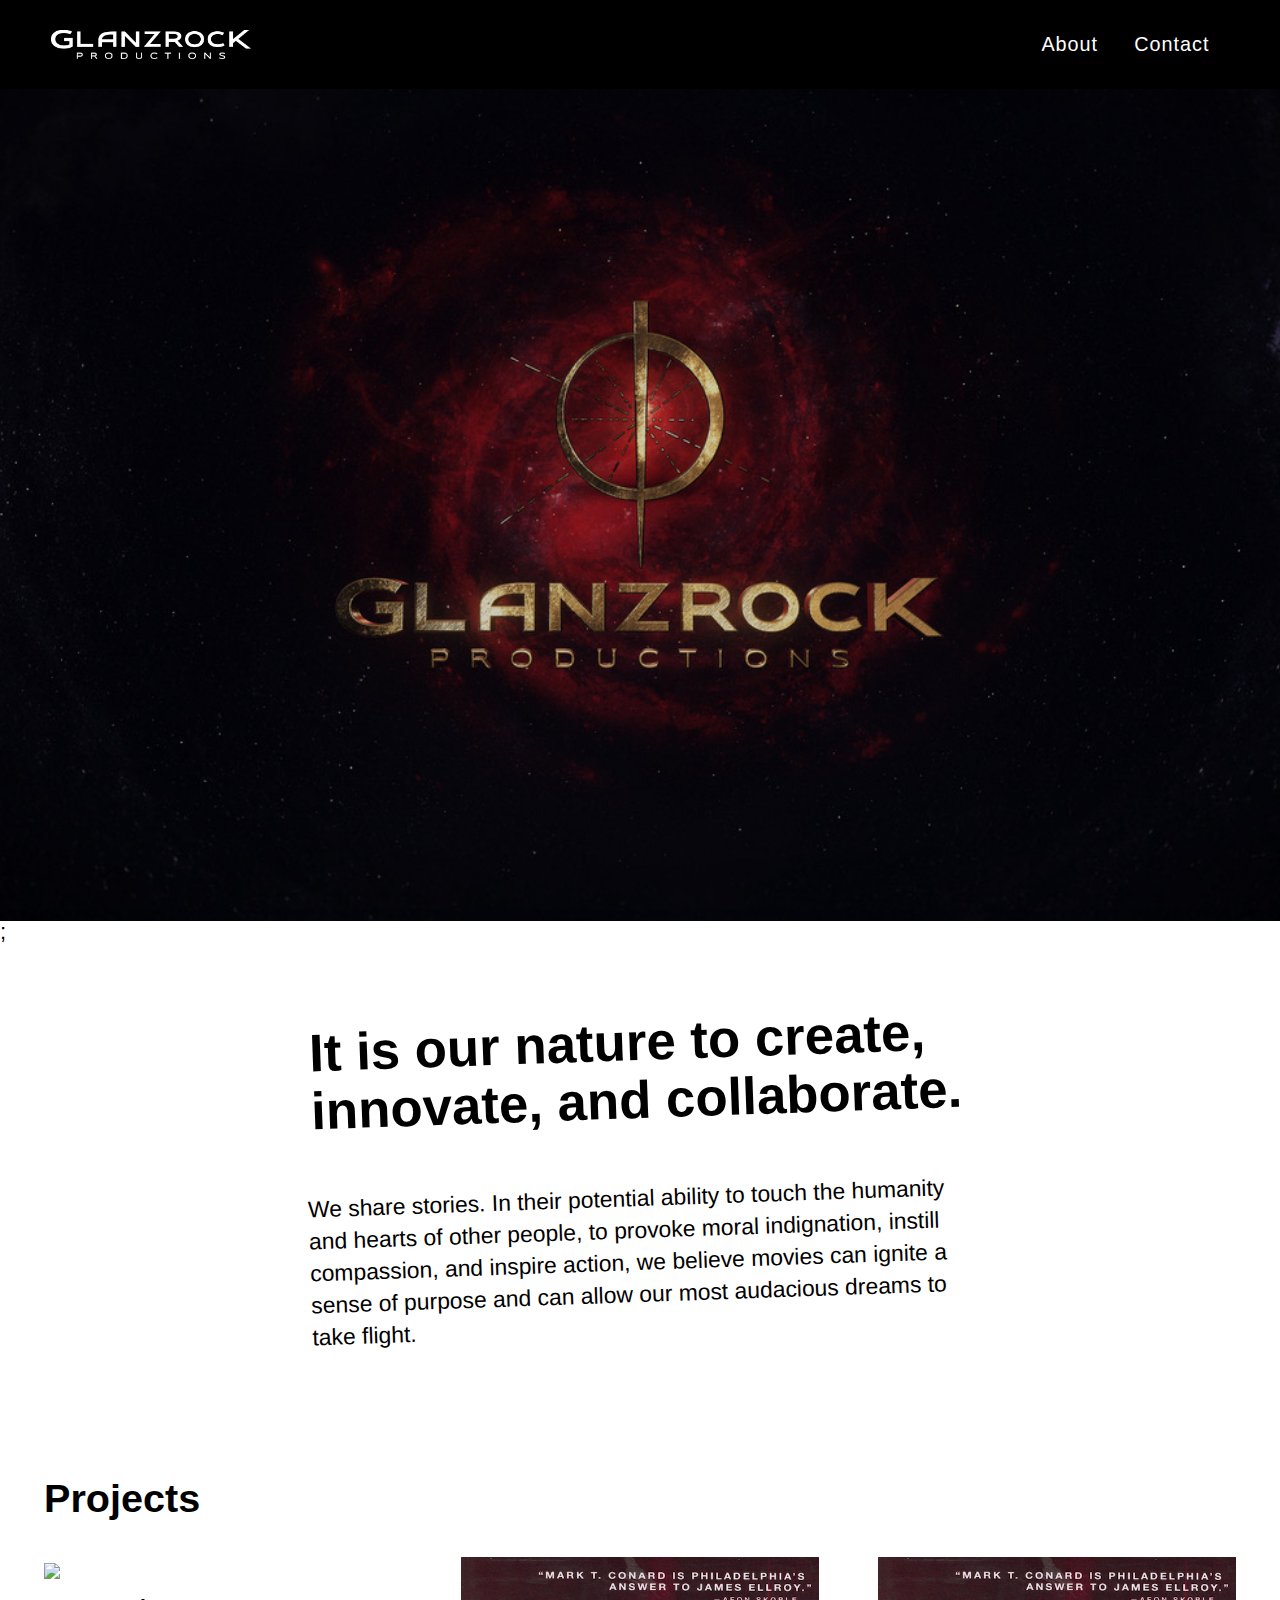
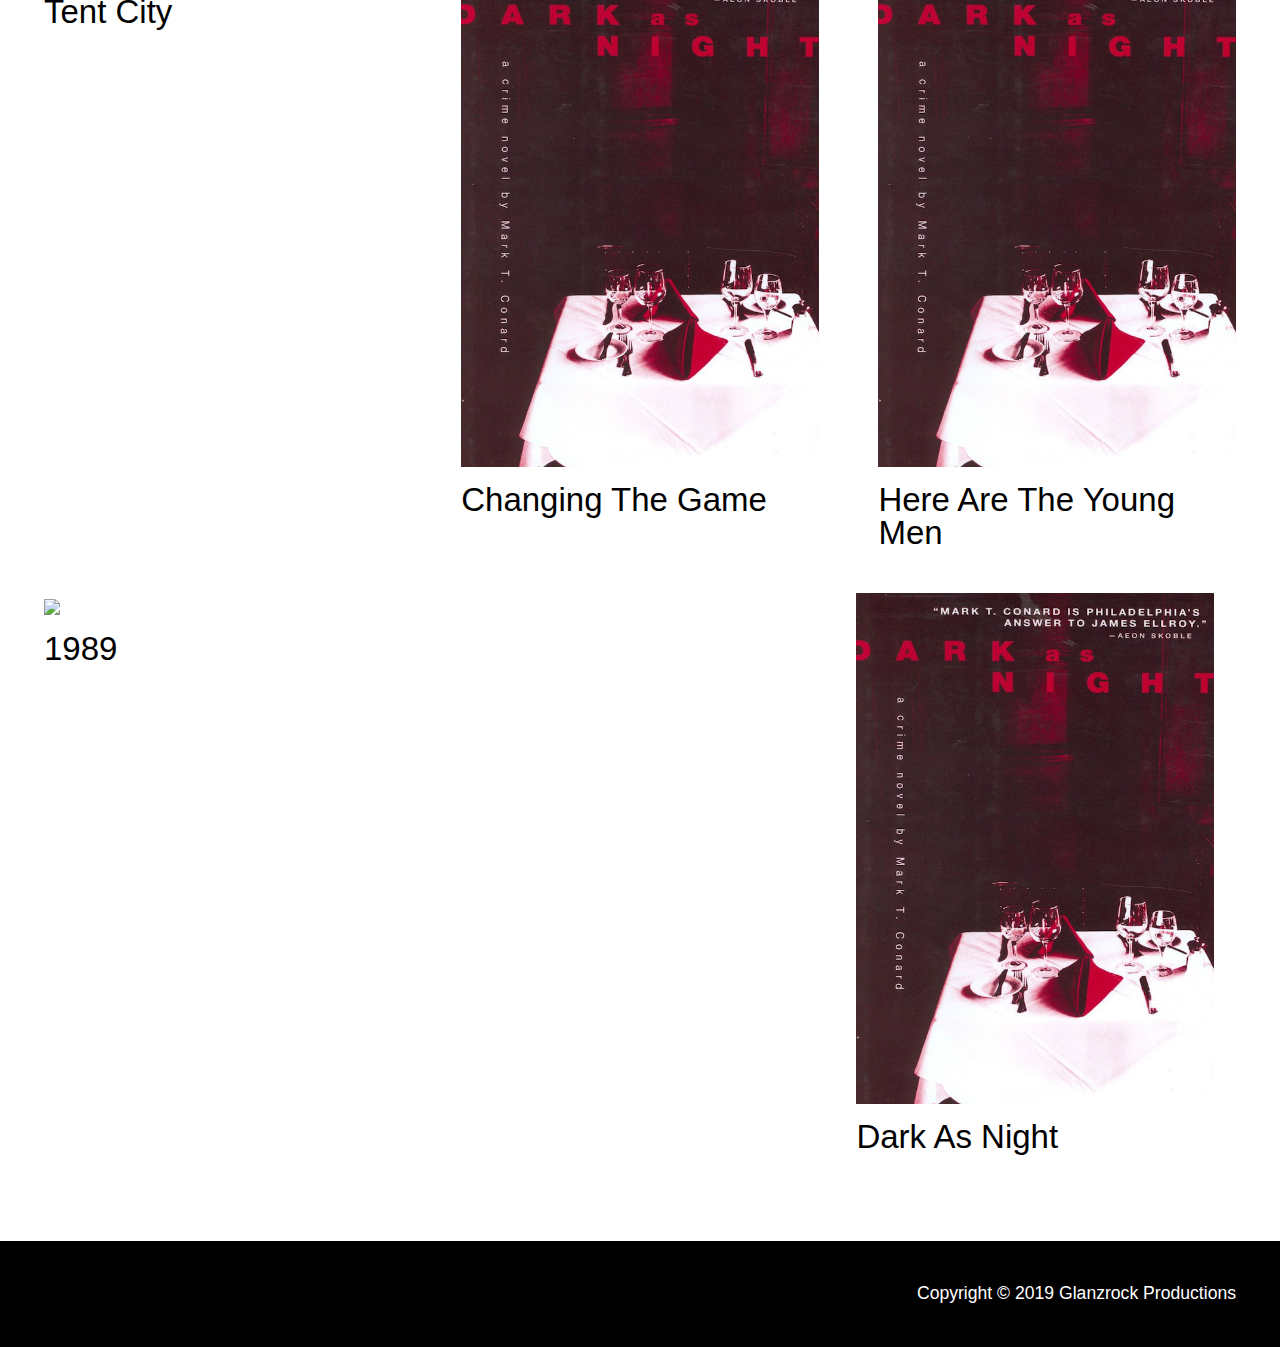
==== index.html @ c7325995 "front page changes" ====
<!doctype html>
<html class="no-js" lang="en">

<head>
  <meta charset="utf-8">
  <meta http-equiv="x-ua-compatible" content="ie=edge">
  <title>Glanzrock Productions</title>
  <meta name="description" content="">
  <meta name="viewport" content="width=device-width, initial-scale=1, shrink-to-fit=no">

  <link rel="manifest" href="site.webmanifest">
  <link rel="apple-touch-icon" href="icon.png">
  <!-- Place favicon.ico in the root directory -->

  <link rel="stylesheet" href="reset.css">
  <link rel="stylesheet" href="main.css">
  <!-- <link rel="stylesheet" href="css/debug.css"> -->
</head>

<body>
   
    <div class="sticky">
      <header>
        <a href="index.html">
          <img src="img/glanzrock-name-white.png">
        </a>
        <nav>
          <a href="about.html">About</a>
          <a href="contact.html">Contact</a>
          <!-- <a href="#projects">Projects</a> -->
          <!-- <a href="news.html">News</a> -->
        </nav>
        
      </header>
    </div>
      <div class="content">
          <div class="container">
              <img class="home-logo" src="img/glanzrock-3d.jpeg" alt="glanzrock logo">;
    
    <!-- <div class="flex">
      <div class="hero">
        <h2>It is our life to create, innovate, and collaborate.</h2>
        <p>We share stories. In their potential ability to touch the humanity and hearts of other people, to provoke moral indignation, instill compassion, and inspire action, we believe movies can ignite a sense of purpose and can allow our most audacious dreams to take flight.</p>

      </div> -->
    </div>
  
<section class="project" style="max-width: 800px; padding: 4em; margin: 0 auto;">
  <div class="flex">
      <div class="hero-2">
        <h2>It is our nature to create, innovate, and collaborate.</h2>
        <p>We share stories. In their potential ability to touch the humanity and hearts of other people, to provoke moral indignation, instill compassion, and inspire action, we believe movies can ignite a sense of purpose and can allow our most audacious dreams to take flight.</p>

      </div>

    </section>

<section id="projects" class="featured">
  <h2>Projects</h2>
  <div class="feature-grid">
    <figure class="item">
      <a href="tentcity.html">
        <img src="img/tentcity-poster.png">
        <figcaption class="item-caption">
          <p>Tent City</p>
        </figcaption>
      </a>
    </figure>
  
    <figure class="item">
        <a href="changingthegame.html">
          <img src="img/dark-as-night-book-cover.jpg">
          <figcaption class="item-caption">
            <p>Changing The Game</p>
          </figcaption>
        </a>
      </figure>
      <figure class="item">
        <a href="herearetheyoungmen.html">
          <img src="img/dark-as-night-book-cover.jpg">
          <figcaption class="item-caption">
            <p>Here Are The Young Men</p>
          </figcaption>
        </a>
      </figure>
      <figure class="item">
        <a href="1989.html">
          <img src="img/tentcity-poster.png">
          <figcaption class="item-caption">
            <p>1989</p>
          </figcaption>
        </a>
      </figure>
      <figure class="item">
        <a href="darkasnight.html">
          <img src="img/dark-as-night-book-cover.jpg">
          <figcaption class="item-caption">
            <p>Dark As Night</p>
          </figcaption>
        </a>
      </figure>
      
  </div>
</section>

</div>

<footer>
    <p>Copyright &copy; 2019 Glanzrock Productions</p>

</footer>

</body>


</html>
---- main.css ----
:root {
    box-sizing: border-box;
    font-size: calc(16px + 6 * ((100vw - 320px) / 680));
}

@media screen and (min-width: 320px) {
    :root {
      font-size: calc(16px + 6 * ((100vw - 320px) / 680));
    }
  }
  @media screen and (min-width: 1000px) {
    :root {
      font-size: 22px;
    }
  }

*,
::before,
::after {
    box-sizing: inherit;
}

html, body {
    height: 100%;
  }

  body {
    display: flex;
    flex-direction: column;
  }
  .content {
    flex: 1 0 auto;
  }
  .footer {
    flex-shrink: 0;
  }

body {
    font-family: sans-serif;
    color: #000;

}

img {
    width: 100%;
}

header img {
    width: 200px;
}

/* .container { */
    /* margin-top: -45px; */
    /* background-image: url("img/lost-places-1555076_1920.jpg"); */
    /* background:linear-gradient(rgba(0,0,0,0.4), rgba(0,0,0,0.4)), url("img/lost-places-1555076_1920.jpg");
    background-image: url("img/glanzrock-3d.jpeg"); */
    /* background-image: url("https://a468ba3fc2be117c5560-f9a6225d634730495a59b91d1543c5a4.ssl.cf5.rackcdn.com/GLORIABELL_Site-GIF.gif"); */
    /* background-image: url("https://a468ba3fc2be117c5560-f9a6225d634730495a59b91d1543c5a4.ssl.cf5.rackcdn.com/hereditary.jpg"); */
    /* background-image: url("https://a468ba3fc2be117c5560-f9a6225d634730495a59b91d1543c5a4.ssl.cf5.rackcdn.com/eg-16.9.jpg"); */
    /* background-position: center;
    background-size: cover;
    background-repeat: no-repeat;
    height: 95vh;
} */




.container img {
    margin-top: -50px;
    height: 98vh;
    object-fit: cover;
    object-position: center;
}

@media(max-width: 600px) {
    
    .container img {
        margin-top: -50px;
        height: 60vh;
        object-fit: cover;
        object-position: center;
    }
    }

.container {
    
}


/* .news {
    height:max-content;
    background-image: none;
} */

.about-hero {
    /* margin-top: -20px; */
    /* background-image: url("img/downtown-skyscrapers_4460x4460.jpg"); */
    background:linear-gradient(rgba(255,255,255,0), rgba(255,255,255,0)), url("img/downtown-skyscrapers_4460x4460.jpg");
    /* background-image: url("img/about-section.png"); */
    /* background-image: url("https://a468ba3fc2be117c5560-f9a6225d634730495a59b91d1543c5a4.ssl.cf5.rackcdn.com/hereditary.jpg"); */
    /* background-image: url("https://a468ba3fc2be117c5560-f9a6225d634730495a59b91d1543c5a4.ssl.cf5.rackcdn.com/eg-16.9.jpg"); */
    background-position: center;
    background-size: cover;
    background-repeat: no-repeat;
    height: 100vh;
    
}



.sticky {
    z-index: 5;
    position: sticky;
    top: 0px;
    background-color: black;
    /* background-image: url("https://www.transparenttextures.com/patterns/stardust.png"); */
    padding: 30px 0 30px 0;
}

header {
    
    padding: 0 2.3em;
    display: flex;
    justify-content: space-between;
    align-items: center;
    max-width: 100%;
    margin: 0 auto;

    /* margin-top: 20px; */
    
}

@media(max-width: 600px) {

    header {
        width: 100%;
        display: inline-block;
        margin: 0 auto;
        text-align: center;
    }

    header img {
        margin-bottom: 1em;
    }
}

nav a {
    font-size: .9em;
    margin: 0 20px 0 10px;
    color: white;
    text-decoration: none;
    letter-spacing: 1px;
}

.featured {
    height: 50vh;
}



/* .flex {
    height: 100%;
    display: flex;
    align-items: flex-end;
    justify-items: flex-start;
} */

.hero {
    position: absolute;
    bottom: 50px;
    color: white;
    max-width: 700px;
    line-height: 1.3;
    font-size: 1.2em;
    padding-left: 2rem;
    padding-right: 2rem;
    /* margin: 30vh 50vw 0 auto; */
}

.about-box {
    position: absolute;
    bottom: 50px;
    color: black;
    max-width: 900px;
    padding-left: 2em;
    padding-right: 2em;
    /* margin: 30vh 50vw 0 auto; */

    font-size: .8em;
    column-count: 2;
    column-width: 250px;
    column-gap: 3em;
    column-rule: solid 1px black;

    background-color: rgba(255,255,255,0.6);
    padding: 2em;
    box-shadow: 0 0 20px 10px rgba(255,255,255,0.6);
}







.about-heading h2 {
    font-size: 1.6em;
    line-height: 1.2;
    padding-bottom: 1.6em;
    font-weight: bold;
    column-span: all;
}

.about-text p {
    margin-bottom: 20px;
}


.hero h2 {
    font-size: 1.8em;
    line-height: 1;
    padding-bottom: .4em;
    font-weight: bold;
    
}


/* Featured Projects */

.featured {
    padding: 2rem 2rem;
    height: max-content;
}

.featured h2 {
    font-size: 1.8em;
    line-height: 1;
    padding-bottom: .4em;
    font-weight: bold;
}

.feature-grid {
    padding-top: 1em;
    display: flex;
    flex-wrap: wrap;
    justify-content: space-between;
}

/* @media(max-width:600px) {
    .feature-grid {
        display: block;
    }
} */

.item {
    width: 30%;
    margin-right: 1em;
    padding-bottom: 2em;
    justify-self: center;
}


.item:nth-of-type(3) {
    margin-right: 0px;
}

.item img {
    object-fit: cover;
    object-position: top center;
    
}

@media(max-width:780px) {
    .item {
        width: 43%;
    }

    .item:nth-of-type(2) {
        margin-right: 0px;
    }

    .item img {
        height: auto;
    }
    
}




/* @media(max-width:550px) {
    .item {
        width: 80%;
    }

    .item img {
        height: 200px;
    }
    
} */

.item a:hover {
    filter: brightness(1.5);
}


.item a {
    display: block;
    text-decoration: none;
    color: black;
    /* padding-bottom: 3em; */
}

.item-caption {
    font-size: 1.5em;
    padding-top: .5em;
}

.team {
    padding: 2rem 2rem;
    height: max-content;
}
.team img {
    width:300px;
}

.team h2 {
    font-size: 1.8em;
    line-height: 1;
    padding-bottom: .4em;
    font-weight: bold;
}

/* Project Page */

.container.project-bg {
    background-image: url("img/TentCity-Poster.png");
}

.flex h1 {
    font-size: 2.5em;
}

.project {
    font-size: .8em;
    line-height: 1.4;
    padding: 2rem 2rem;
    height: max-content;
}

.project h2 {
    font-size: 1.6em;
    line-height: 1.3;
    margin-bottom: 1em;
}

.project-text {
    font-size: 1rem;
    flex: 2;
    margin-right: 2rem;
    margin-bottom: 2em;
}

.project-image {
    flex: 1;
}

.project-flex {
    display: flex;
    
}

@media(max-width:600px) {
    .project-flex {
        display: block;
    }
    
}

.project-synopsis {
    margin-bottom: 2em;
}


.credit p {
    margin-bottom: .2em;
    line-height: 1.1;
}

.credit-heading {
    font-size: 1.3em;
    margin-bottom: .5em;
}

/* footer  */
footer {
    display: flex;
    flex-direction: column;
    justify-content: flex-end;
    font-size: .8em;
    text-align: right;
    padding: 2rem 2rem;
    color: white;
    background-color: black;
    height: 150px;
}




/* news */

.news-date {
    font-style: italic;
}

.news-source {
    font-weight: bold;
}
.news-text {
    font-size: 1rem;
    flex: 2;
}

.news-image {
    flex: 1;
    margin-right: 1rem;
}

@media(max-width:700px) {
    .news-image {
        flex: 1;
        margin-right: 0;
        margin-bottom: 1rem;
    }

}

.news-text a {
    text-decoration: none;
}

.news-flex {
    margin-top: 2rem;
}

.project .news-title {
    font-size: 1.4em;
}

.logo-flex {
    display: flex;
    padding: 4rem 2rem;
    background-color: black;
    /* background-image: url(img/Nebula_00326-opacity.png); */
    background-size: cover;
    background-position: center;
    color: white;
}

/* .logo-text {
    width: 50%;
    margin-right: 3em;
} */

.logo-text h2 {
    font-size:1.6em;
    margin-bottom: 1em;
    font-weight: bold;
}

.logo-text p {
    line-height: 1.3;
    font-size:1em;
    margin-bottom: 1em;
}

.logo-image {
    width: 50%;
}

/* team */
.white {
    background-color: white;
    color: black;
} 

.name,
.title {
    font-size: 1.2em;
}

.name {
    font-weight: bold;
    margin-bottom: .3em;
}
.person-meta {
    margin-bottom: 1em;
}

/* news page placeholder */
.project h1 {
    font-size: 3em;
}

/* About Page Team Styles */

.team-text img {
    float: right;
    width: 350px;
    padding-left: 2em;
    margin-bottom: 1em;
}

@media screen and (max-width: 650px) {
    .team-text img {
        width: 200px;
    }
  }

.team-text p {
    line-height: 1.3;
    font-size: 1em;
    margin-bottom: 1em;
}

.team-text .title {
    margin-bottom: 1em;
    line-height: 1.2;
}

.team-text .name {
    line-height: 1.2;
}


/* About Page Logo Styles */

.logo-text img {
    float: right;
    width: 350px;
    padding-left: 2em;
    margin-bottom: 1em;
}

@media screen and (max-width: 650px) {
    .team-text img {
        width: 200px;
    }
  }

.logo-text p {
    line-height: 1.3;
    font-size: 1em;
    margin-bottom: 1em;
}

.logo-text .title {
    margin-bottom: 1em;
    line-height: 1.2;
}

.team-text .name {
    line-height: 1.2;
}


/* Form  */

form { max-width:600px; margin:70px auto; }

.feedback-input {
  color:black;
  font-family: Helvetica, Arial, sans-serif;
  font-weight:500;
  font-size: 18px;
  line-height: 22px;
  background-color: white;
  border:1px solid black;
  /* transition: all .3s; */
  padding: 13px;
  margin-bottom: 15px;
  width:100%;
  box-sizing: border-box;
  outline:0;
}

.feedback-input:focus { border:2px solid #BDAC74; }

textarea {
  height: 150px;
  line-height: 150%;
  resize:vertical;
}

[type="submit"] {
  font-family: 'Montserrat', Arial, Helvetica, sans-serif;
  width: 30%;
  background:black;
  /* border-radius:5px; */
  border:1px single white;
  cursor:pointer;
  color:white;
  font-size:20px;
  padding-top:10px;
  padding-bottom:10px;
  /* transition: all 0.3s; */
  margin-top:4px;
  font-weight:700;
}
[type="submit"]:hover { background:#BDAC74; }


.hpot {
  display: none;
}

.content {
    
    /* height: 80vh; */
}

.contact h2 {
    text-align: center;
    margin-top: 50px;
    font-size: 2.4em;
}

.contact .thanks-animation {
    text-align: center;
    opacity: 0;
    animation: fadein 1s ease;
    animation-delay: 1s;
    animation-fill-mode: forwards;
}

.thanks {
    display: flex;
    align-items: center;
    justify-content: center;
    flex-direction: column;
    width: 100%;
    min-height: 200px;
    align-items: center;
    font-size: 18px;
    font-weight: 300;
    color:white;
}

.content .thanks {
    background-color: black;
}

.thanks h2 {
    transform: translateY(-20px);
}

@keyframes fadein {
    from { opacity: 0; }
    to   { opacity: 1; }
}


.hero-2 h2 {
    transform: rotate(-2deg);
    font-size: 3em;
    font-weight: bolder;
    line-height: 1.1;
    margin-bottom: 1em;
}

.hero-2 p {
    transform: rotate(-2deg);
    font-size: 1.3em;
    line-height: 1.4;
    margin-bottom: 1em;
}
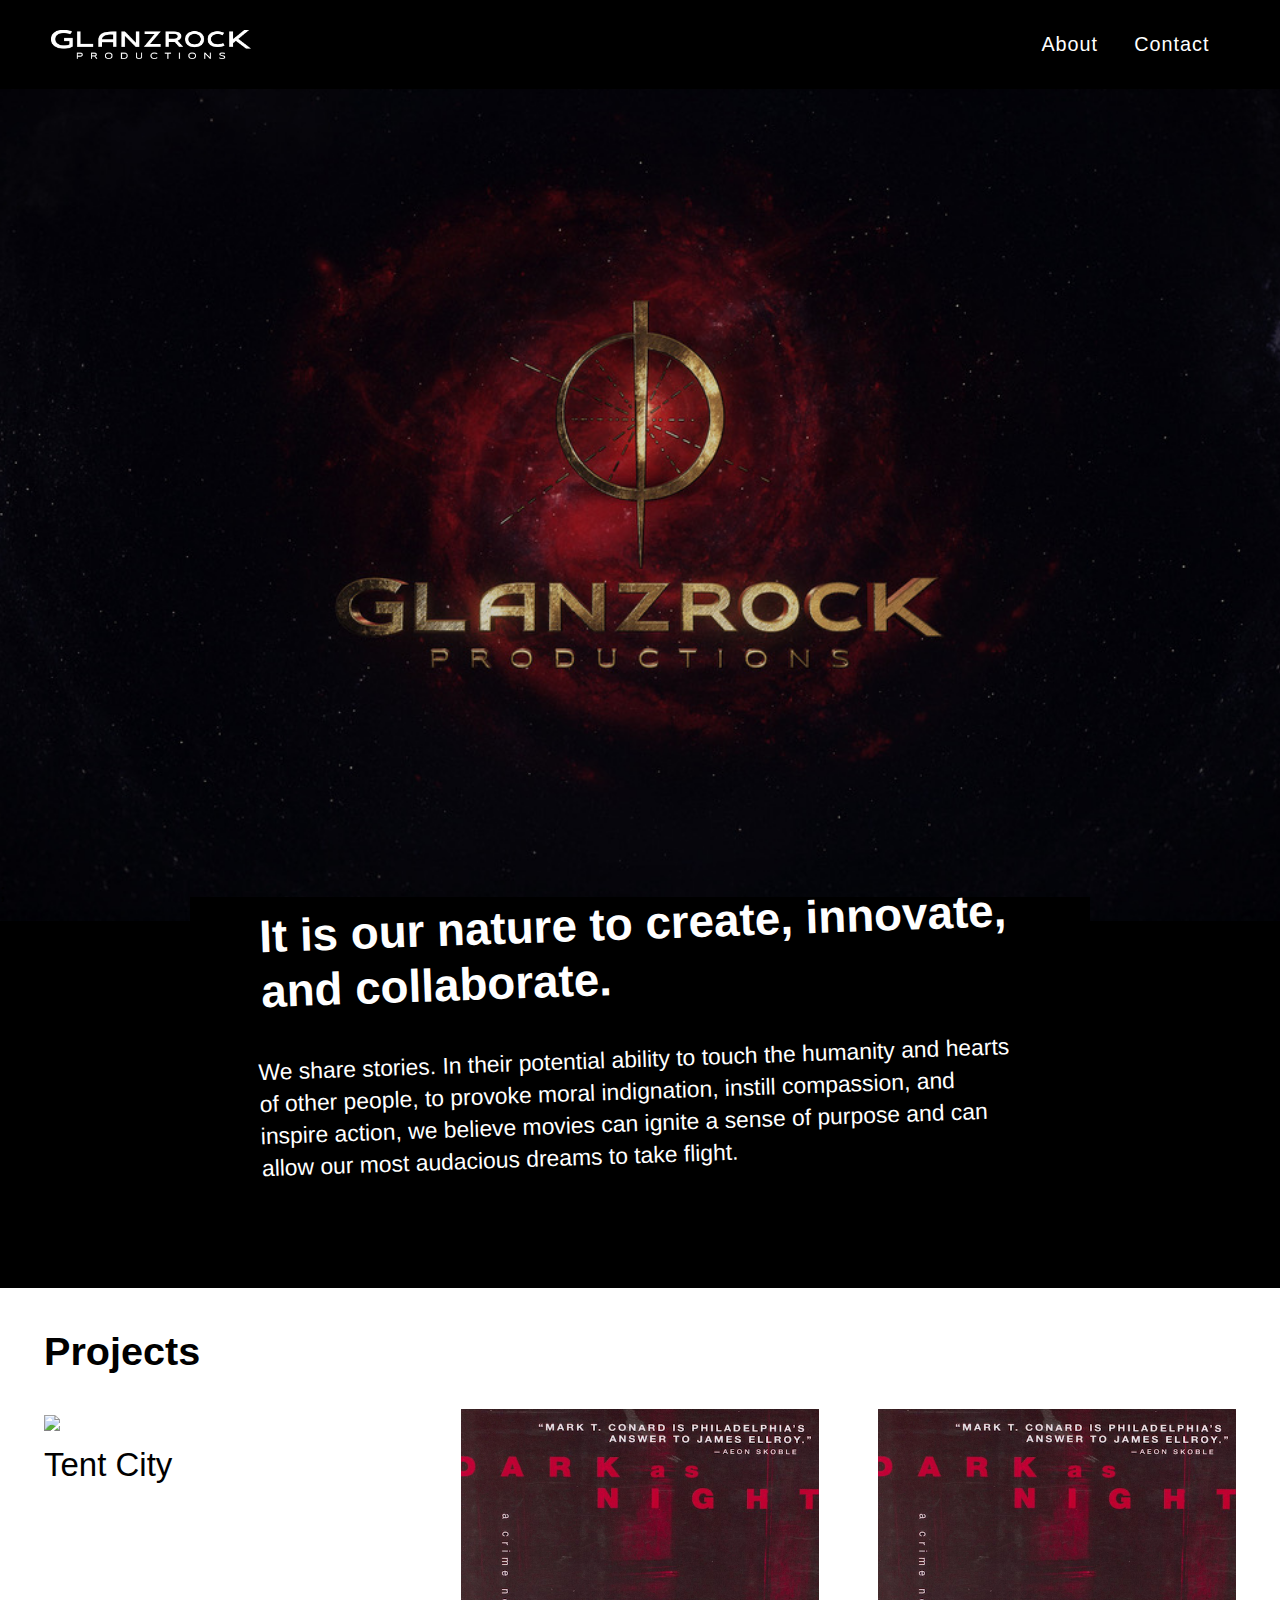
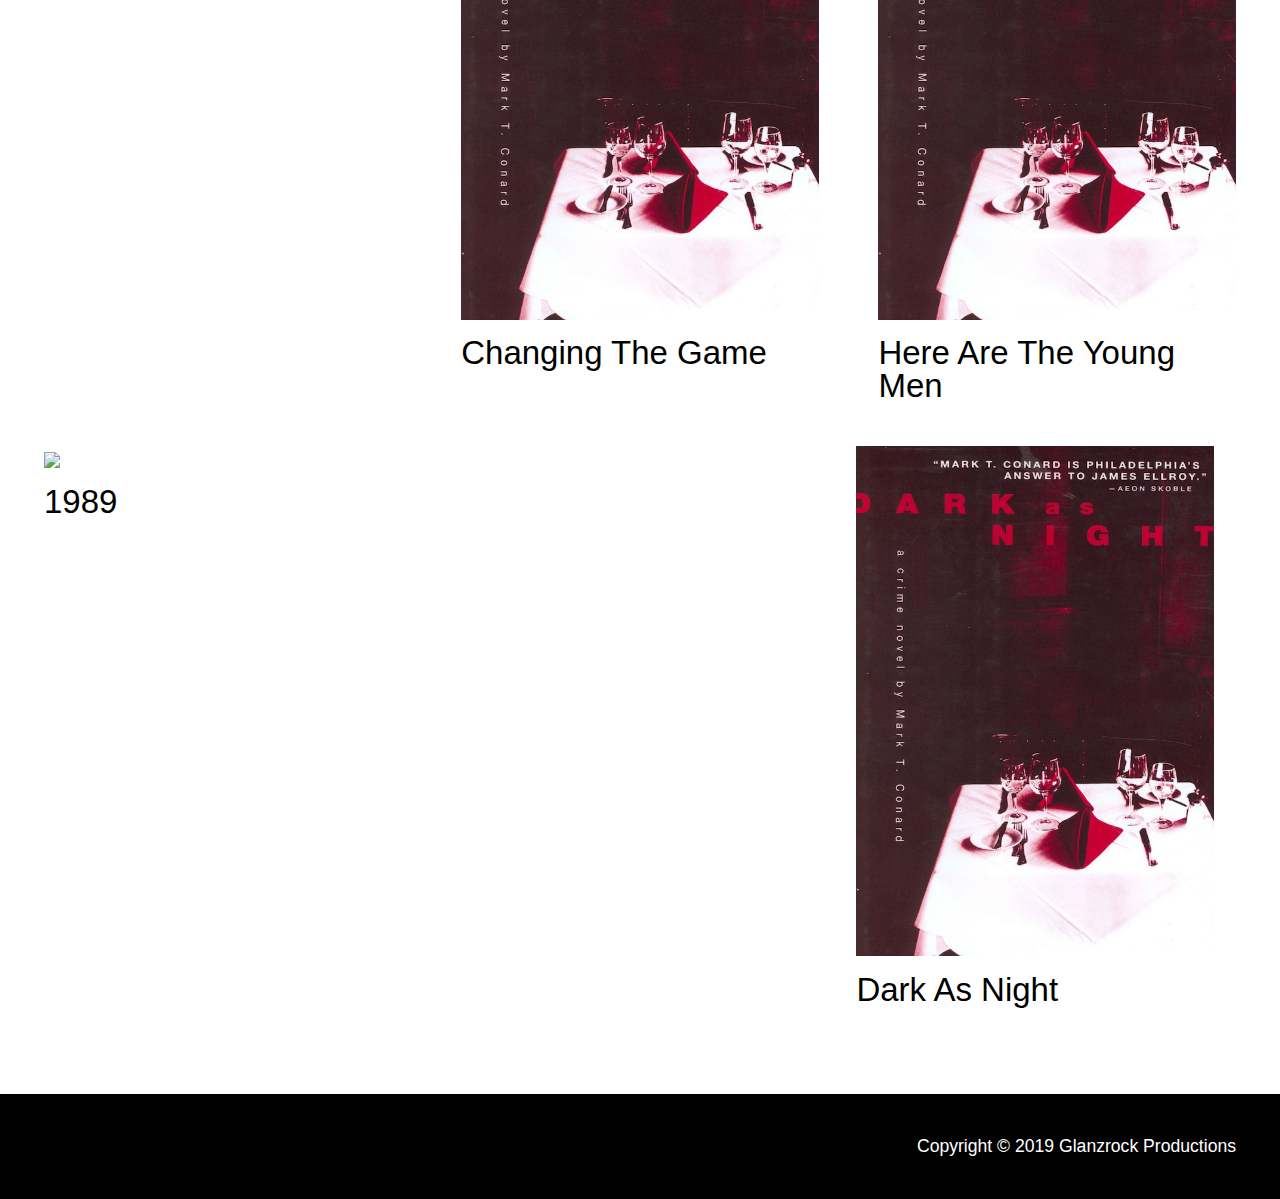
==== commit 830eddba: "home page changes" ====
--- a/index.html
+++ b/index.html
@@ -44,8 +44,8 @@
 
       </div> -->
     </div>
-  
-<section class="project" style="max-width: 800px; padding: 4em; margin: 0 auto;">
+  <div class="back-black">
+<section class="project">
   <div class="flex">
       <div class="hero-2">
         <h2>It is our nature to create, innovate, and collaborate.</h2>
@@ -54,7 +54,7 @@
       </div>
 
     </section>
-
+  </div>
 <section id="projects" class="featured">
   <h2>Projects</h2>
   <div class="feature-grid">
--- a/main.css
+++ b/main.css
@@ -71,6 +71,7 @@
     height: 98vh;
     object-fit: cover;
     object-position: center;
+    margin-bottom: -40px;
 }
 
 @media(max-width: 600px) {
@@ -664,10 +665,10 @@
 
 .hero-2 h2 {
     transform: rotate(-2deg);
-    font-size: 3em;
-    font-weight: bolder;
-    line-height: 1.1;
-    margin-bottom: 1em;
+    font-size: 2.6em;
+    font-weight: 600;
+    line-height: 1.2;
+    margin-bottom: .8em;
 }
 
 .hero-2 p {
@@ -677,3 +678,22 @@
     margin-bottom: 1em;
 }
 
+
+.project {
+    background-color: black;
+}
+.hero-2 {
+    max-width: 900px;
+    padding: 0 4em;
+    margin: 0 auto;
+    background-color: black;
+    color: white;
+    transform: translateY(-50px);
+
+}
+
+
+.black-back {
+    background-color: black;
+    margin-right: 100px;
+}
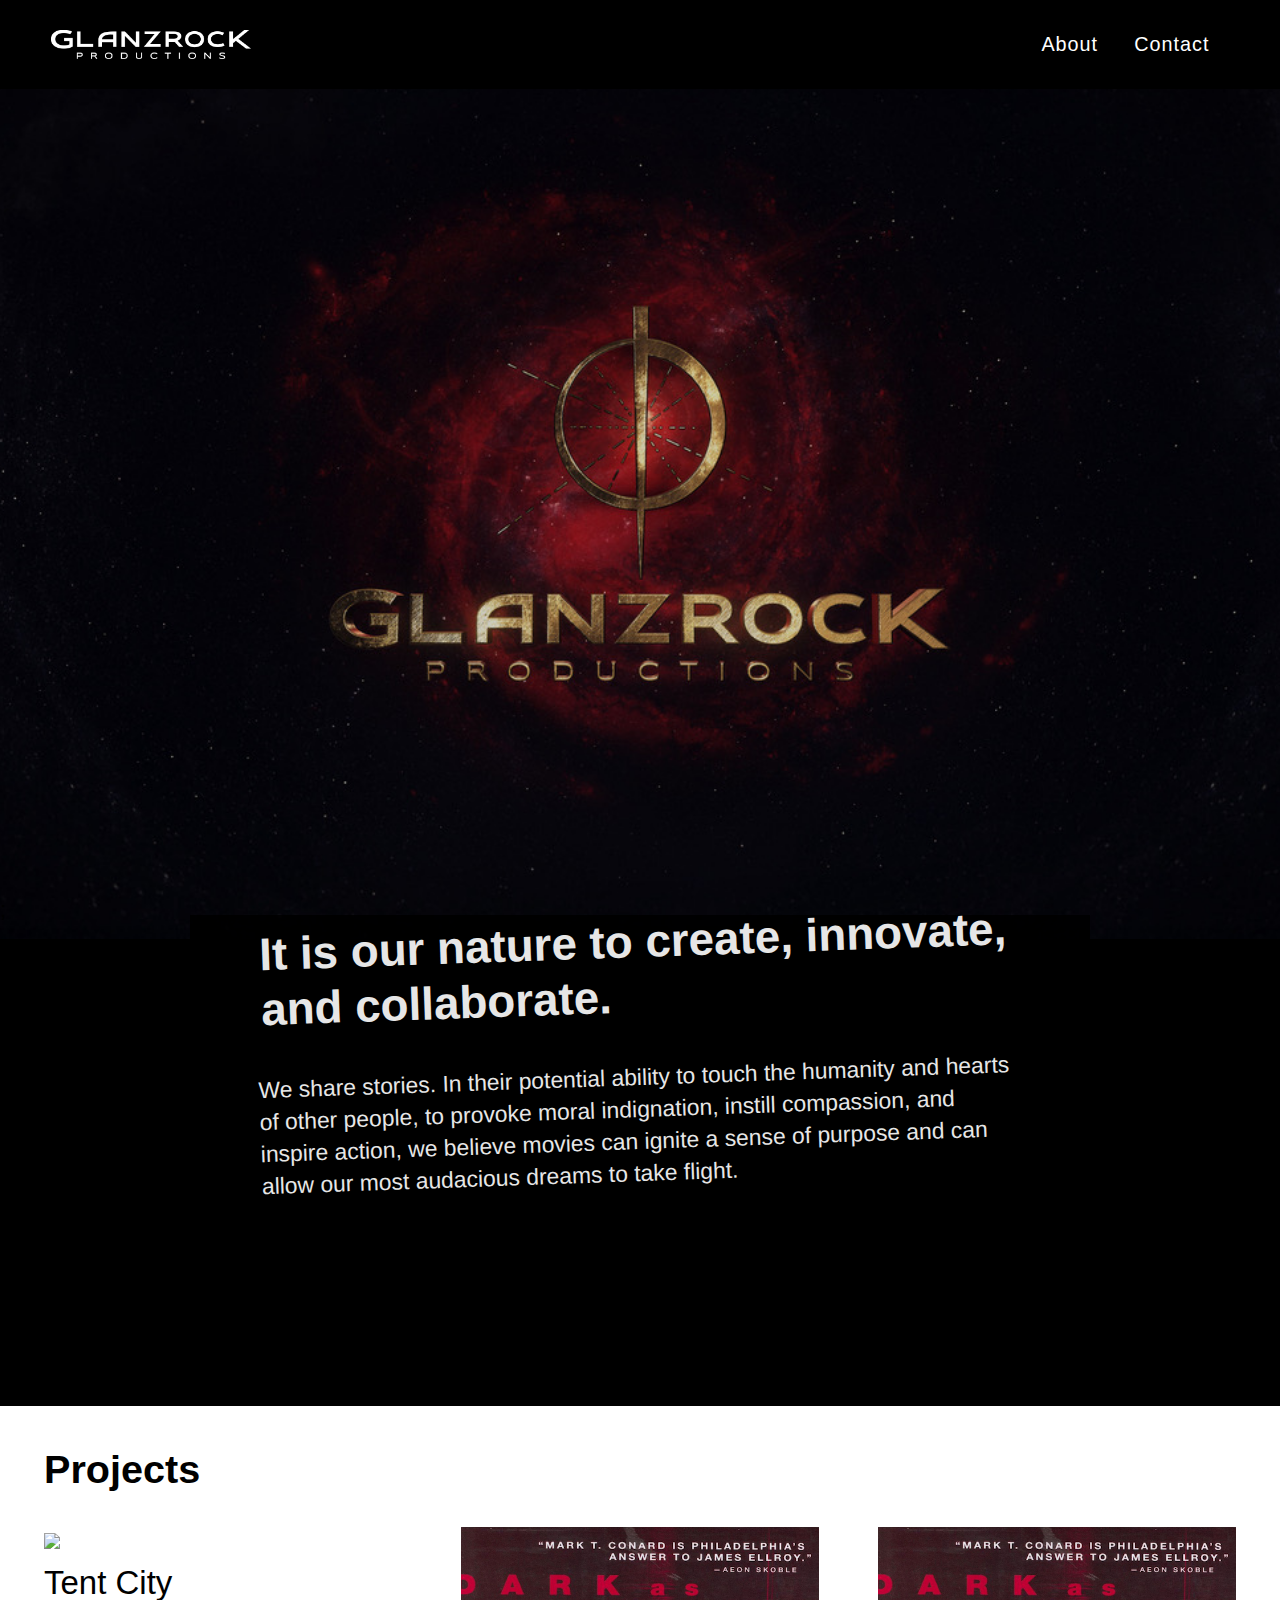
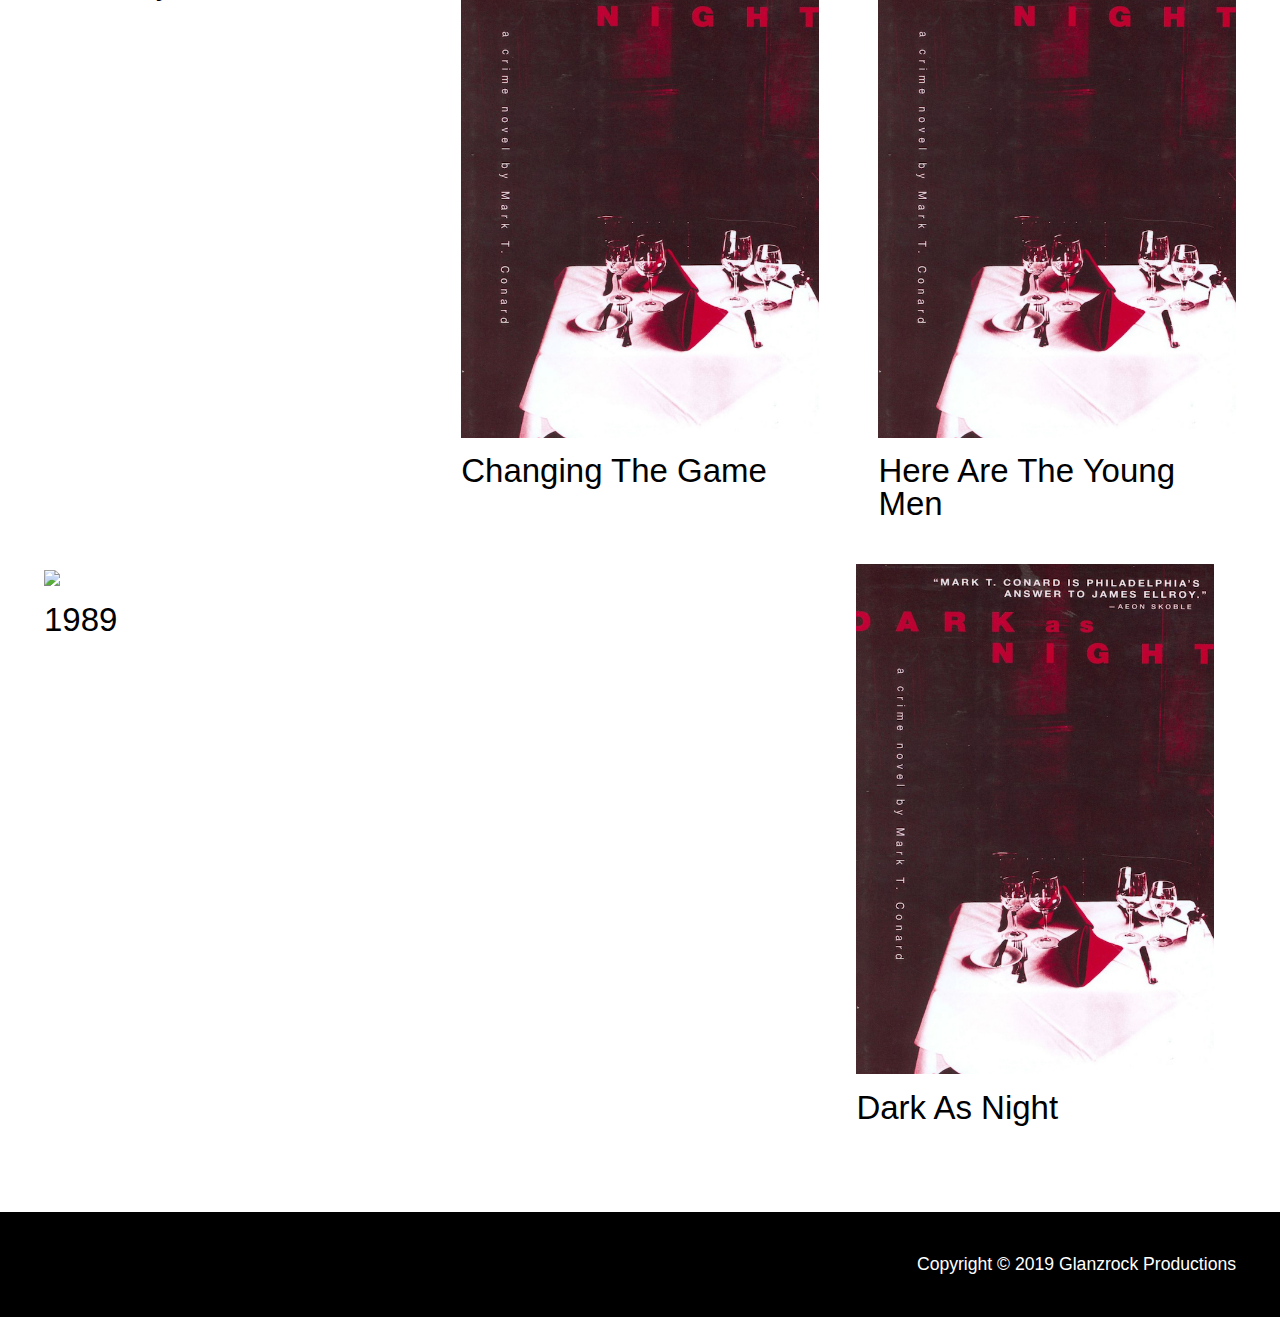
==== commit 5fa918fe: "final changes for feb" ====
--- a/index.html
+++ b/index.html
@@ -48,7 +48,7 @@
 <section class="project">
   <div class="flex">
       <div class="hero-2">
-        <h2>It is our nature to create, innovate, and collaborate.</h2>
+         <h2>It is our nature to create, innovate, and collaborate.</h2>
         <p>We share stories. In their potential ability to touch the humanity and hearts of other people, to provoke moral indignation, instill compassion, and inspire action, we believe movies can ignite a sense of purpose and can allow our most audacious dreams to take flight.</p>
 
       </div>
--- a/main.css
+++ b/main.css
@@ -68,7 +68,7 @@
 
 .container img {
     margin-top: -50px;
-    height: 98vh;
+    height: 100vh;
     object-fit: cover;
     object-position: center;
     margin-bottom: -40px;
@@ -160,20 +160,19 @@
 
 
 
-/* .flex {
+.flex {
     height: 100%;
     display: flex;
     align-items: flex-end;
     justify-items: flex-start;
-} */
+}
 
 .hero {
     position: absolute;
     bottom: 50px;
     color: white;
-    max-width: 700px;
+    max-width: 1200px;
     line-height: 1.3;
-    font-size: 1.2em;
     padding-left: 2rem;
     padding-right: 2rem;
     /* margin: 30vh 50vw 0 auto; */
@@ -181,32 +180,44 @@
 
 .about-box {
     position: absolute;
-    bottom: 50px;
+    bottom: 35px;
     color: black;
-    max-width: 900px;
+    max-width: 800px;
     padding-left: 2em;
-    padding-right: 2em;
+    padding-right: 1.5em;
+    padding-bottom: 2em;
+    padding-top: 1.5em;
     /* margin: 30vh 50vw 0 auto; */
-
-    font-size: .8em;
+    background-color: rgba(255,255,255,0.8);
+    box-shadow: 0 0 20px 10px rgba(255,255,255,0.8);
+}
+
+@media(max-width:830px) {
+    .about-box {
+        max-width: 700px;
+    }
+    }
+
+
+.about-text {
     column-count: 2;
-    column-width: 250px;
-    column-gap: 3em;
+    column-width: 100px;
+    column-gap: 2em;
     column-rule: solid 1px black;
-
-    background-color: rgba(255,255,255,0.6);
-    padding: 2em;
-    box-shadow: 0 0 20px 10px rgba(255,255,255,0.6);
-}
-
-
-
-
-
+}
+
+@media(max-width:590px) {
+.about-text {
+    column-count: 1;
+    column-width: 100px;
+    column-gap: 2em;
+    column-rule: solid 1px black;
+}
+}
 
 
 .about-heading h2 {
-    font-size: 1.6em;
+    font-size: 1.2em;
     line-height: 1.2;
     padding-bottom: 1.6em;
     font-weight: bold;
@@ -215,7 +226,21 @@
 
 .about-text p {
     margin-bottom: 20px;
-}
+    color: black;
+    font-size: .9em;
+    line-height: 1.3;
+    
+}
+
+
+
+
+
+
+
+
+
+
 
 
 .hero h2 {
@@ -349,12 +374,12 @@
     padding: 2rem 2rem;
     height: max-content;
 }
-
+/* 
 .project h2 {
     font-size: 1.6em;
     line-height: 1.3;
     margin-bottom: 1em;
-}
+} */
 
 .project-text {
     font-size: 1rem;
@@ -404,7 +429,7 @@
     padding: 2rem 2rem;
     color: white;
     background-color: black;
-    height: 150px;
+    /* height: 150px; */
 }
 
 
@@ -617,18 +642,16 @@
   display: none;
 }
 
-.content {
-    
-    /* height: 80vh; */
-}
 
 .contact h2 {
     text-align: center;
     margin-top: 50px;
     font-size: 2.4em;
+    padding-bottom: 50px;
 }
 
 .contact .thanks-animation {
+    color: black;
     text-align: center;
     opacity: 0;
     animation: fadein 1s ease;
@@ -682,18 +705,54 @@
 .project {
     background-color: black;
 }
+
+.project.contact {
+    background-color: white;
+}
+
 .hero-2 {
     max-width: 900px;
     padding: 0 4em;
-    margin: 0 auto;
+    margin: 0 auto 100px auto;
     background-color: black;
     color: white;
     transform: translateY(-50px);
-
-}
+    opacity: .9;
+
+}
+
+@media screen and (max-width: 500px) {
+.hero-2 h2 {
+    transform: rotate(-2deg);
+    font-size: 2em;
+    font-weight: 600;
+    line-height: 1.2;
+    margin-bottom: .8em;
+}
+
+.hero-2 {
+    max-width: 900px;
+    padding: 0 2em;
+    margin: 30px auto 40px auto;
+    background-color: black;
+    color: white;
+    transform: translateY(-50px);
+    opacity: .9;
+
+}
+}
+
+
+
+
 
 
 .black-back {
     background-color: black;
     margin-right: 100px;
 }
+
+
+
+
+
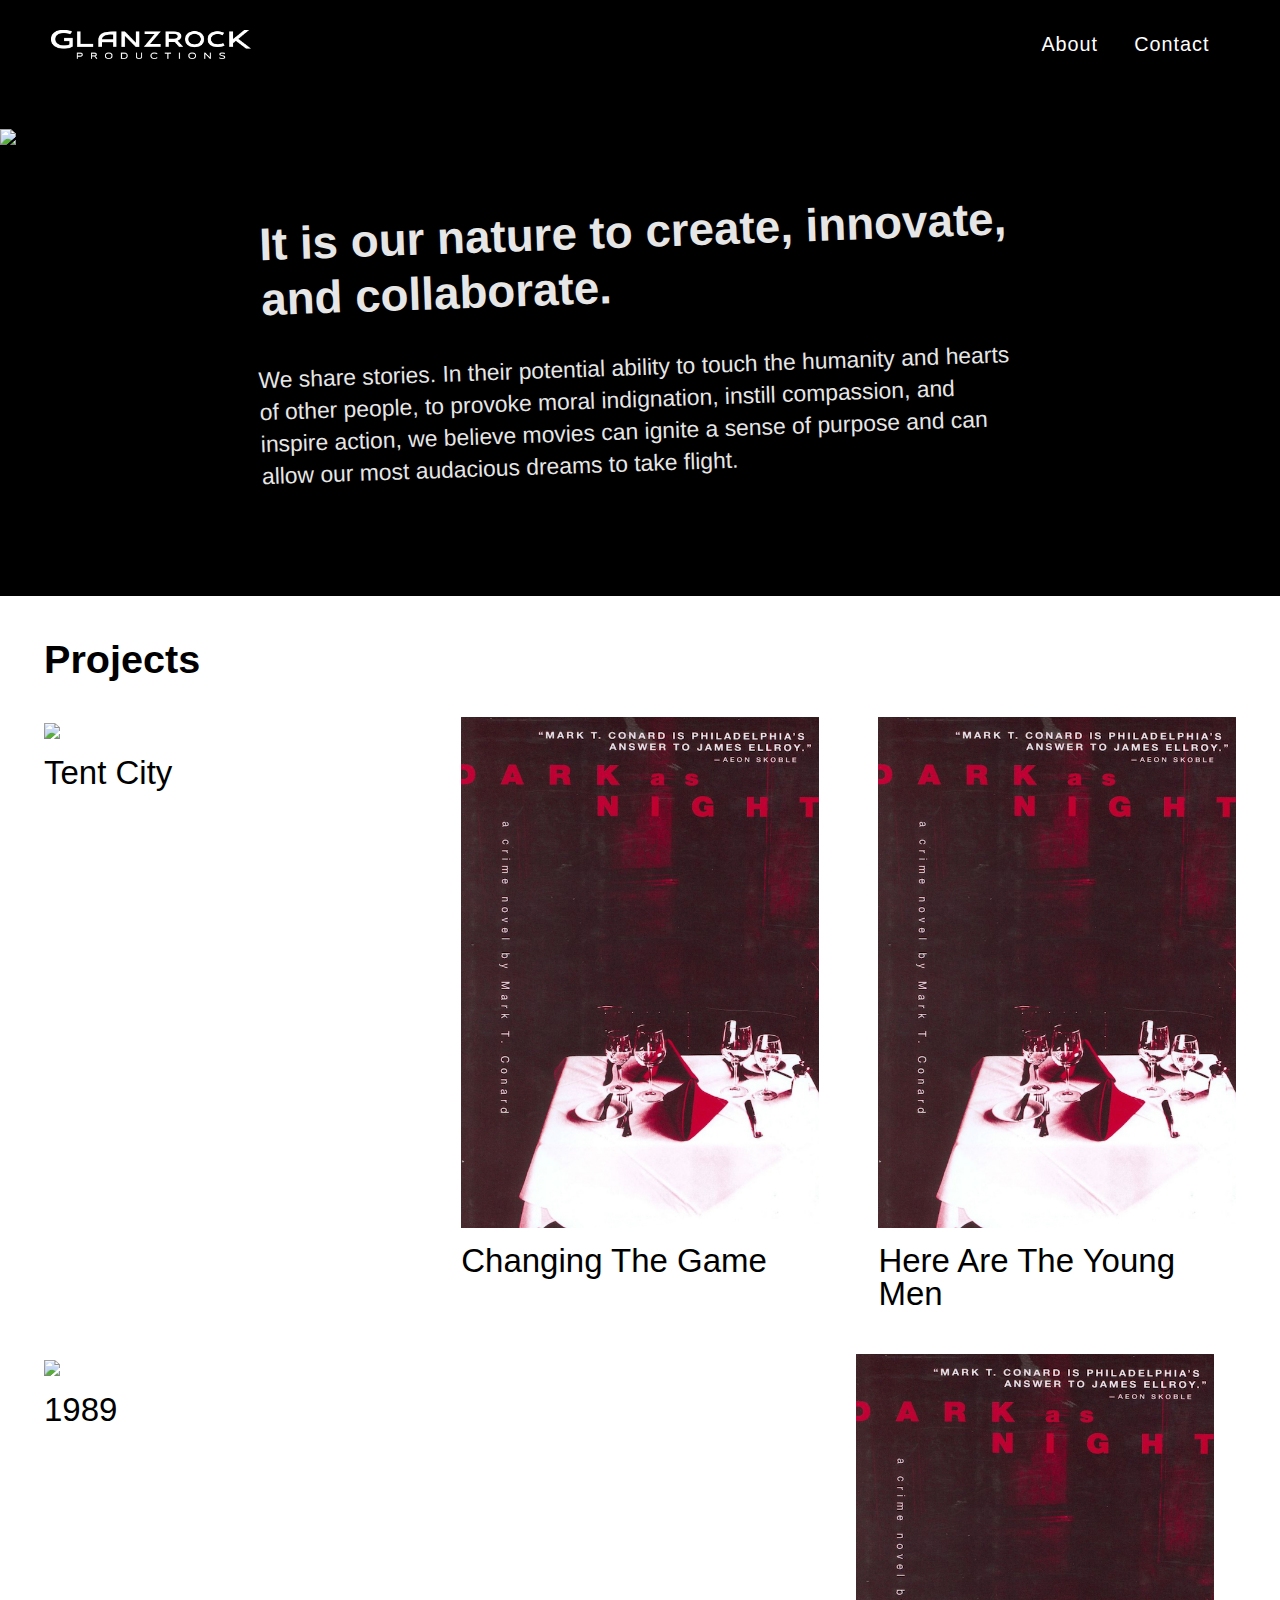
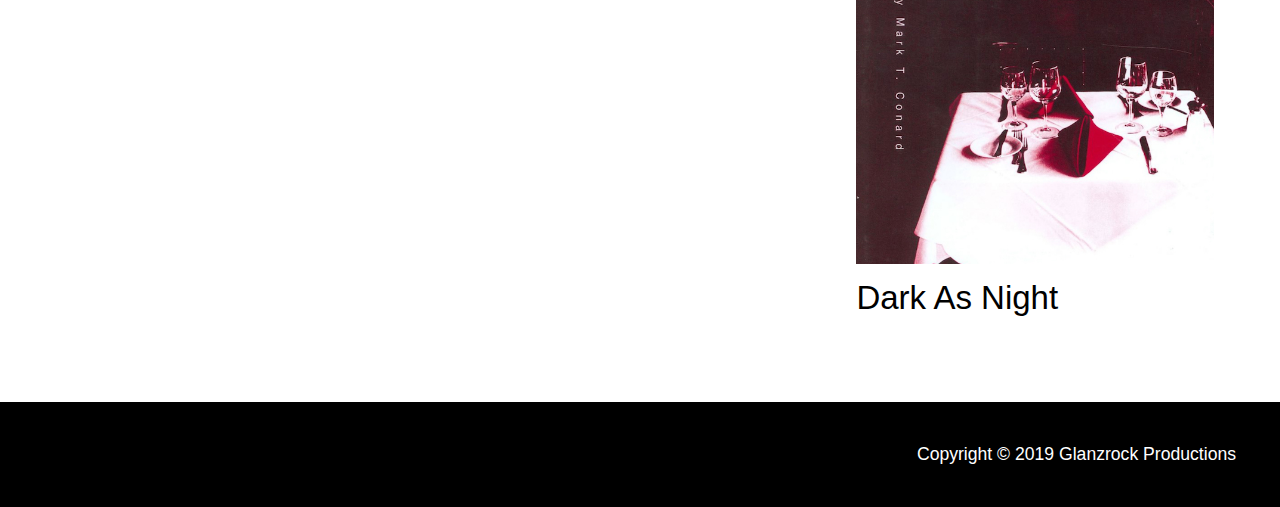
==== commit f16ddbce: "added animated gif" ====
--- a/index.html
+++ b/index.html
@@ -35,7 +35,7 @@
     </div>
       <div class="content">
           <div class="container">
-              <img class="home-logo" src="img/glanzrock-3d.jpeg" alt="glanzrock logo">;
+              <img class="home-logo" src="img/animation-smaller.gif" alt="glanzrock logo">;
     
     <!-- <div class="flex">
       <div class="hero">
@@ -43,9 +43,11 @@
         <p>We share stories. In their potential ability to touch the humanity and hearts of other people, to provoke moral indignation, instill compassion, and inspire action, we believe movies can ignite a sense of purpose and can allow our most audacious dreams to take flight.</p>
 
       </div> -->
+
+
     </div>
   <div class="back-black">
-<section class="project">
+<section class="project home">
   <div class="flex">
       <div class="hero-2">
          <h2>It is our nature to create, innovate, and collaborate.</h2>
--- a/main.css
+++ b/main.css
@@ -70,7 +70,7 @@
     margin-top: -50px;
     height: 100vh;
     object-fit: cover;
-    object-position: center;
+    object-position: center; 
     margin-bottom: -40px;
 }
 
@@ -85,7 +85,7 @@
     }
 
 .container {
-    
+    background-color: black;
 }
 
 
@@ -374,12 +374,13 @@
     padding: 2rem 2rem;
     height: max-content;
 }
-/* 
-.project h2 {
-    font-size: 1.6em;
+
+.project-text h2 {
+    font-size: 2.2em;
+    font-weight: 600;
     line-height: 1.3;
-    margin-bottom: 1em;
-} */
+    margin-bottom: .5em;
+}
 
 .project-text {
     font-size: 1rem;
@@ -702,7 +703,7 @@
 }
 
 
-.project {
+.project.home {
     background-color: black;
 }
 
@@ -713,10 +714,10 @@
 .hero-2 {
     max-width: 900px;
     padding: 0 4em;
-    margin: 0 auto 100px auto;
+    margin: 50px auto 50px auto;
     background-color: black;
     color: white;
-    transform: translateY(-50px);
+    /* transform: translateY(-50px); */
     opacity: .9;
 
 }
@@ -733,10 +734,10 @@
 .hero-2 {
     max-width: 900px;
     padding: 0 2em;
-    margin: 30px auto 40px auto;
+    margin: 40px auto 40px auto;
     background-color: black;
     color: white;
-    transform: translateY(-50px);
+    /* transform: translateY(-50px); */
     opacity: .9;
 
 }
@@ -753,6 +754,8 @@
 }
 
 
-
-
-
+.home-logo img {
+    object-fit: contain;
+}
+
+
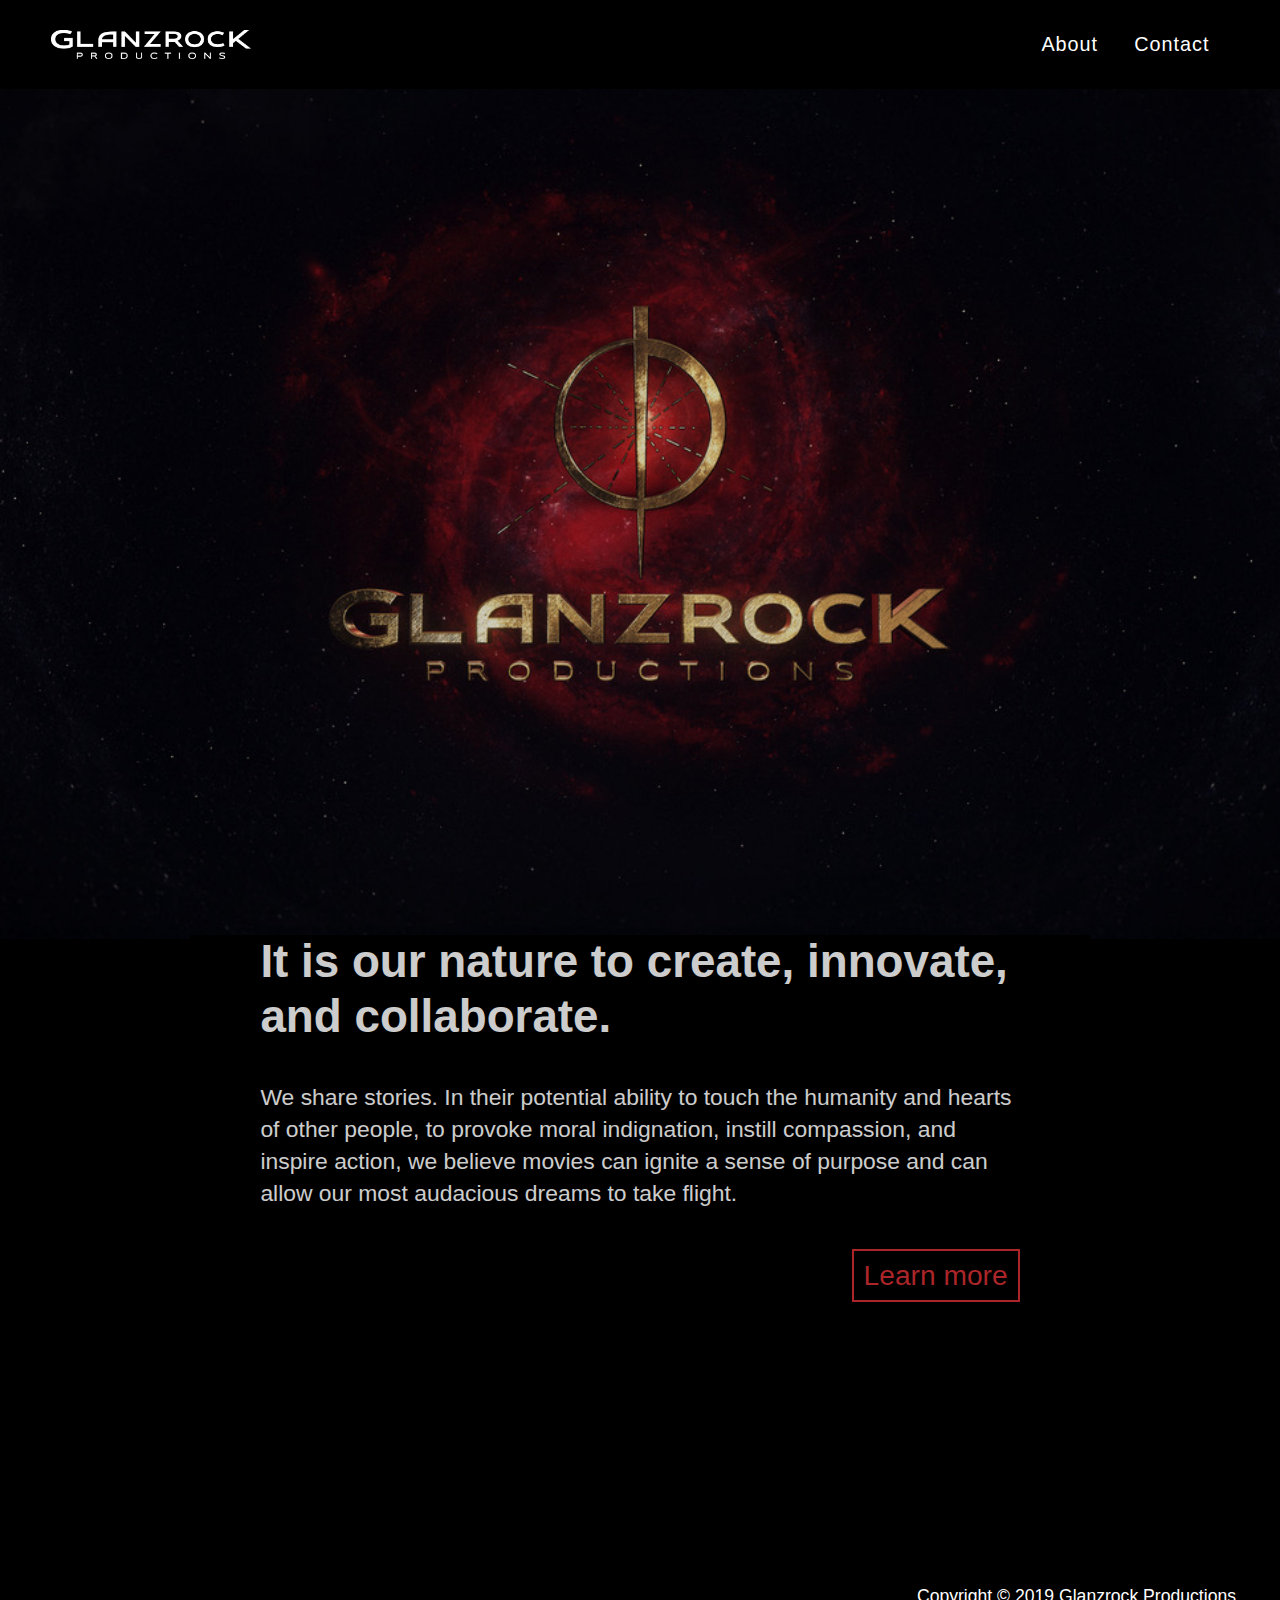
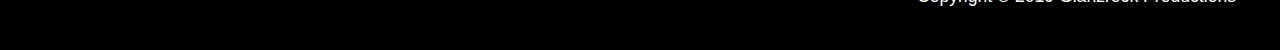
==== commit 83238904: "changed home page and added learn more button" ====
--- a/index.html
+++ b/index.html
@@ -35,7 +35,7 @@
     </div>
       <div class="content">
           <div class="container">
-              <img class="home-logo" src="img/animation-smaller.gif" alt="glanzrock logo">;
+              <img class="home-logo" src="img/glanzrock-3d.jpeg" alt="glanzrock logo">;
     
     <!-- <div class="flex">
       <div class="hero">
@@ -52,12 +52,12 @@
       <div class="hero-2">
          <h2>It is our nature to create, innovate, and collaborate.</h2>
         <p>We share stories. In their potential ability to touch the humanity and hearts of other people, to provoke moral indignation, instill compassion, and inspire action, we believe movies can ignite a sense of purpose and can allow our most audacious dreams to take flight.</p>
-
+        <p class="learnabout"><a href="about.html">Learn more</a></p>
       </div>
 
     </section>
   </div>
-<section id="projects" class="featured">
+<!-- <section id="projects" class="featured">
   <h2>Projects</h2>
   <div class="feature-grid">
     <figure class="item">
@@ -103,7 +103,7 @@
       </figure>
       
   </div>
-</section>
+</section> -->
 
 </div>
 
--- a/main.css
+++ b/main.css
@@ -71,7 +71,7 @@
     height: 100vh;
     object-fit: cover;
     object-position: center; 
-    margin-bottom: -40px;
+    /* margin-bottom: -40px; */
 }
 
 @media(max-width: 600px) {
@@ -648,11 +648,13 @@
     text-align: center;
     margin-top: 50px;
     font-size: 2.4em;
-    padding-bottom: 50px;
+    padding-bottom: 40px;
+    color:  rgba(255,255,255,0.8);
 }
 
 .contact .thanks-animation {
-    color: black;
+    color: white;
+    font-weight: 500;
     text-align: center;
     opacity: 0;
     animation: fadein 1s ease;
@@ -688,28 +690,30 @@
 
 
 .hero-2 h2 {
-    transform: rotate(-2deg);
+    /* transform: rotate(-2deg); */
     font-size: 2.6em;
     font-weight: 600;
     line-height: 1.2;
     margin-bottom: .8em;
+    opacity: .8;
 }
 
 .hero-2 p {
-    transform: rotate(-2deg);
+    /* transform: rotate(-2deg); */
     font-size: 1.3em;
     line-height: 1.4;
     margin-bottom: 1em;
+    opacity: .8;
 }
 
 
 .project.home {
     background-color: black;
 }
-
+/* 
 .project.contact {
     background-color: white;
-}
+} */
 
 .hero-2 {
     max-width: 900px;
@@ -717,14 +721,14 @@
     margin: 50px auto 50px auto;
     background-color: black;
     color: white;
-    /* transform: translateY(-50px); */
-    opacity: .9;
+    transform: translateY(-120px);
+    
 
 }
 
 @media screen and (max-width: 500px) {
 .hero-2 h2 {
-    transform: rotate(-2deg);
+    /* transform: rotate(-2deg); */
     font-size: 2em;
     font-weight: 600;
     line-height: 1.2;
@@ -737,7 +741,7 @@
     margin: 40px auto 40px auto;
     background-color: black;
     color: white;
-    /* transform: translateY(-50px); */
+    transform: translateY(-120px);
     opacity: .9;
 
 }
@@ -755,7 +759,41 @@
 
 
 .home-logo img {
-    object-fit: contain;
-}
-
-
+    object-fit: cover;
+}
+
+
+.content.contact {
+    background-image: url(img/Nebula_00326.png);
+    background-size: fill;
+    background-position: center;
+}
+
+.hero-2 .learnabout {
+    margin-left: auto;
+    margin-top: 1.4em;
+    display: block;
+    font-size: 1.6em;
+    width: max-content;
+    color: #AC2528;
+    padding: 5px 10px;
+    border: 2.3px solid #AC2528;
+    /* box-shadow: 2px 2px 2px; */
+    opacity: 1;
+}
+
+
+.hero-2 .learnabout:hover {
+    opacity: .8;
+    cursor: pointer;
+}
+
+a {
+    color: inherit;
+    text-decoration: none;
+}
+
+@media screen and (max-width: 500px) {
+    .hero-2 .learnabout {
+    margin-left: 0;
+    }
